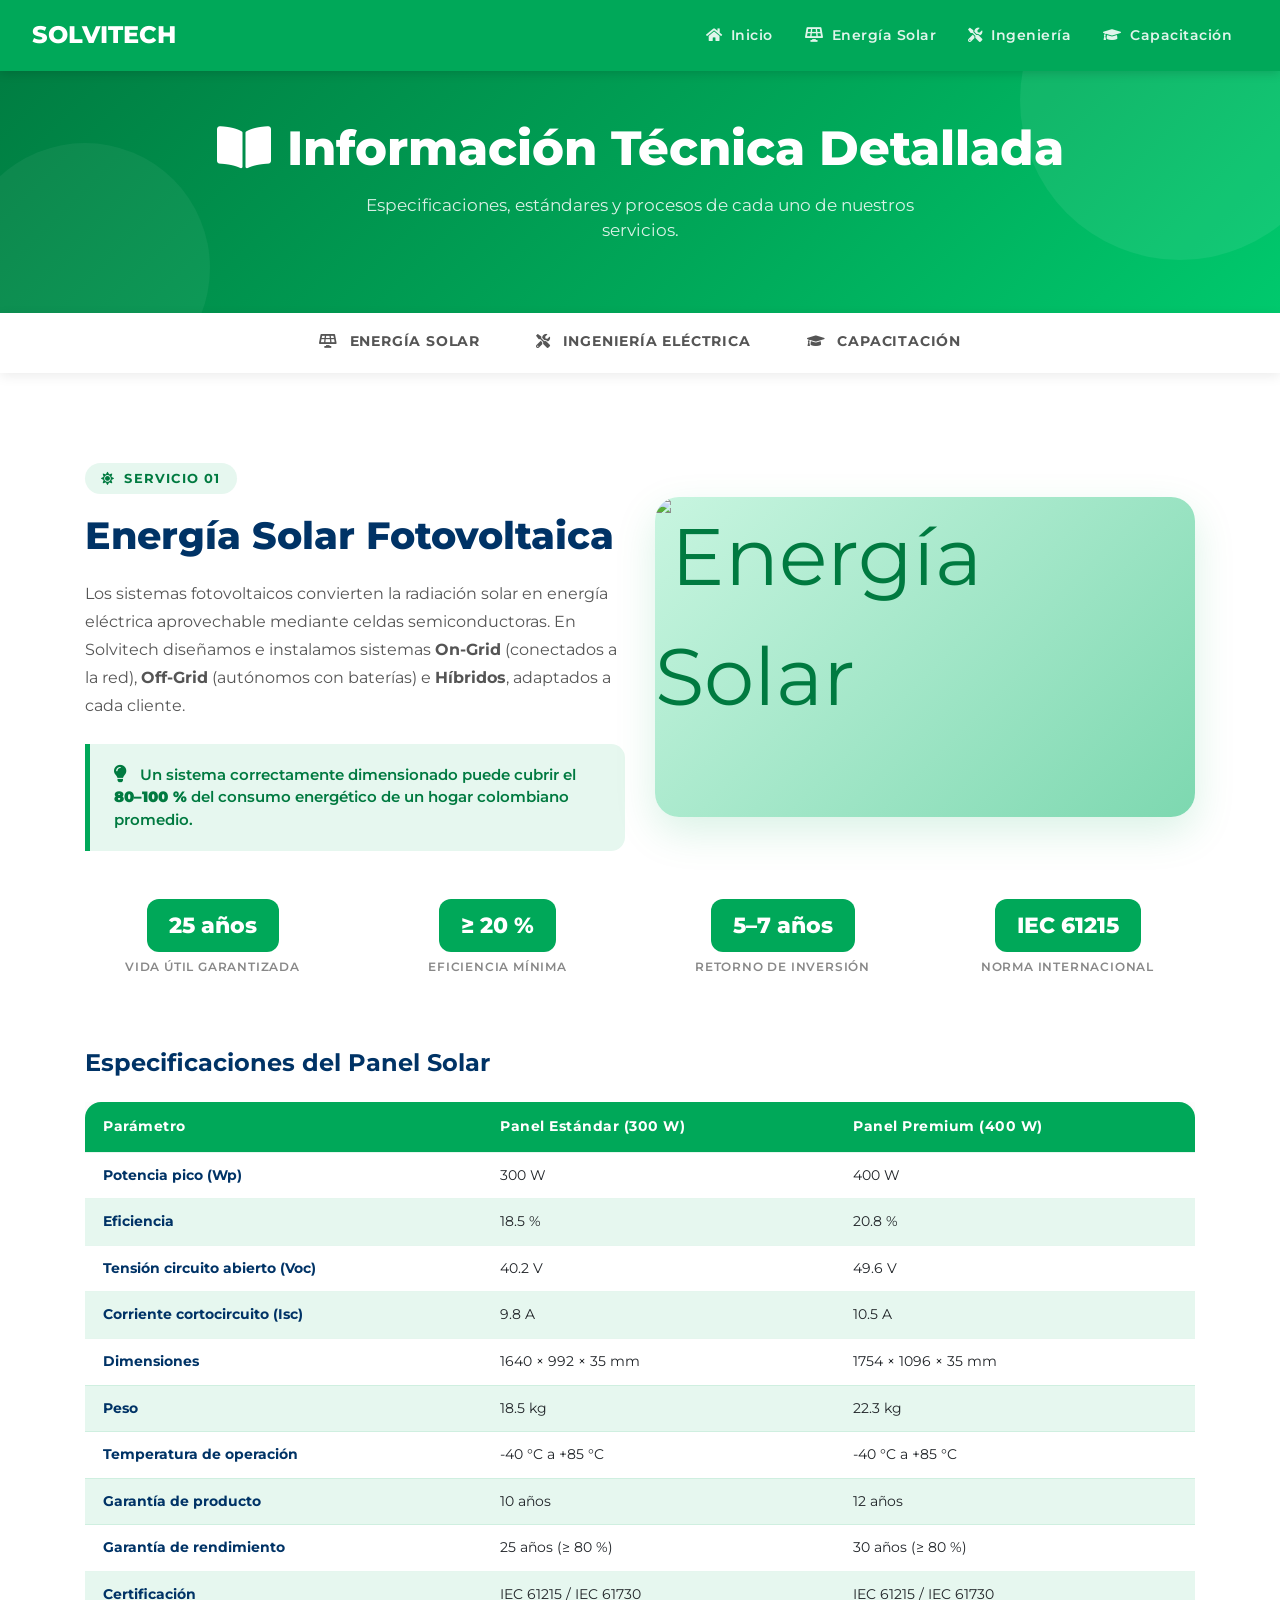
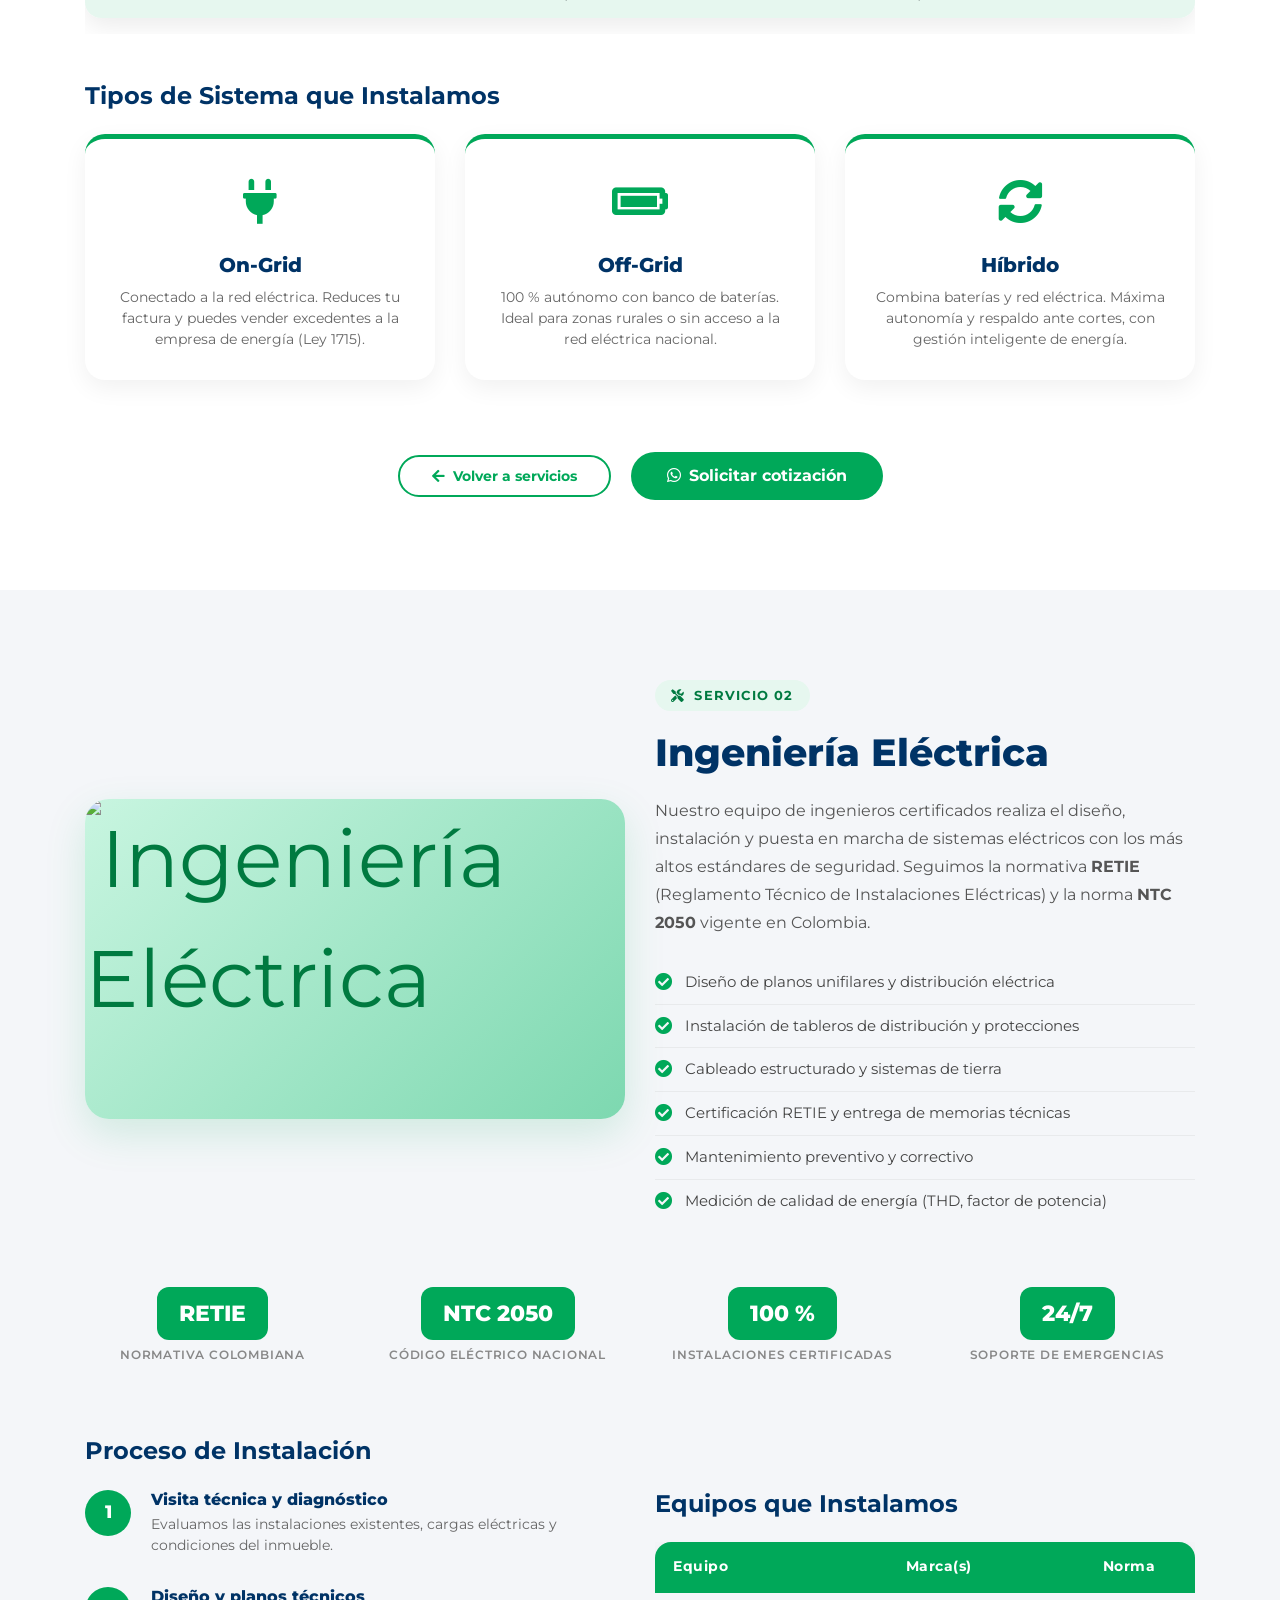
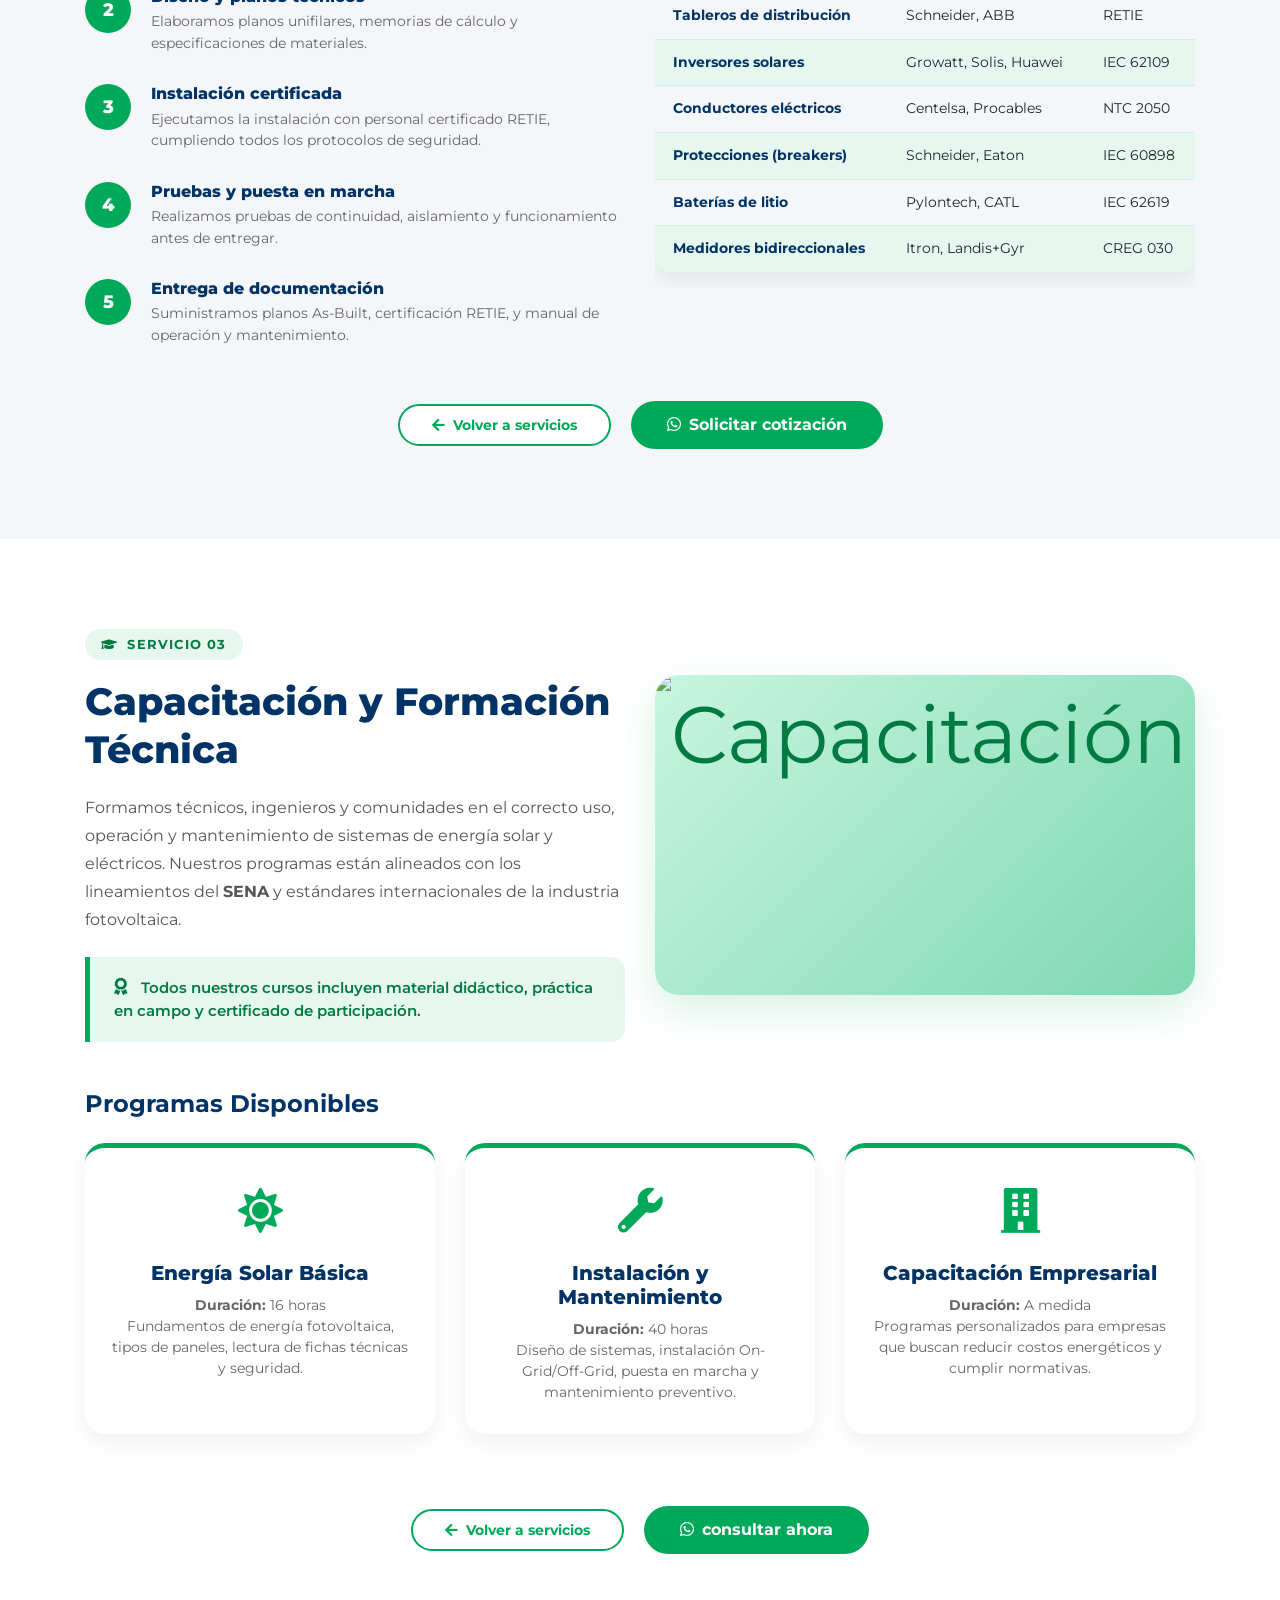
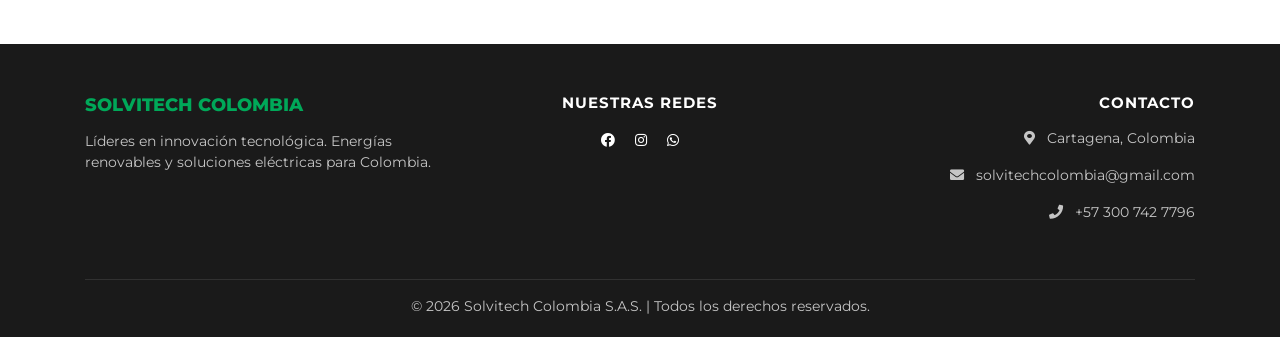
==== detalles.html @ d7ec5af9 "Add files via upload" ====
<!DOCTYPE html>
<html lang="es">
<head>
    <meta charset="UTF-8">
    <meta name="viewport" content="width=device-width, initial-scale=1.0">
    <title>Detalles Técnicos - Solvitech Colombia</title>

    <link href="https://fonts.googleapis.com/css2?family=Montserrat:wght@400;600;700;800&display=swap" rel="stylesheet">
    <link href="https://cdnjs.cloudflare.com/ajax/libs/font-awesome/5.10.0/css/all.min.css" rel="stylesheet">
    <link href="https://stackpath.bootstrapcdn.com/bootstrap/4.4.1/css/bootstrap.min.css" rel="stylesheet">

    <style>
        :root {
            --primary: #00a859;
            --primary-dark: #007a40;
            --primary-light: #e6f7ef;
            --dark: #1a1a1a;
            --blue-text: #003366;
            --white: #ffffff;
            --gray: #f4f6f9;
            --transition: all 0.4s cubic-bezier(0.165, 0.84, 0.44, 1);
        }

        * { box-sizing: border-box; }

        body {
            font-family: 'Montserrat', sans-serif;
            color: var(--dark);
            overflow-x: hidden;
            background: #fff;
        }

        /* ── NAVBAR ── */
        .navbar {
            background-color: var(--primary) !important;
            padding: 1rem 2rem;
            box-shadow: 0 2px 10px rgba(0,0,0,0.15);
        }
        .navbar-brand h1 { font-weight: 800; font-size: 1.5rem; color: white; margin: 0; }
        .navbar-nav .nav-link {
            color: rgba(255,255,255,0.88) !important;
            font-weight: 600;
            font-size: 0.9rem;
            letter-spacing: 0.5px;
            padding: 0.5rem 1rem !important;
            transition: var(--transition);
        }
        .navbar-nav .nav-link:hover,
        .navbar-nav .nav-link.active { color: #fff !important; }
        .navbar-toggler { border-color: rgba(255,255,255,0.5); }
        .navbar-toggler-icon { background-image: url("data:image/svg+xml,%3csvg xmlns='http://www.w3.org/2000/svg' width='30' height='30' viewBox='0 0 30 30'%3e%3cpath stroke='rgba%28255%2c255%2c255%2c0.9%29' stroke-linecap='round' stroke-miterlimit='10' stroke-width='2' d='M4 7h22M4 15h22M4 23h22'/%3e%3c/svg%3e"); }

        /* ── HERO DE LA PÁGINA ── */
        .page-hero {
            background: linear-gradient(135deg, var(--primary-dark) 0%, var(--primary) 60%, #00c96d 100%);
            padding: 120px 0 70px;
            text-align: center;
            position: relative;
            overflow: hidden;
        }
        .page-hero::before {
            content: '';
            position: absolute;
            top: -60px; right: -60px;
            width: 320px; height: 320px;
            background: rgba(255,255,255,0.07);
            border-radius: 50%;
        }
        .page-hero::after {
            content: '';
            position: absolute;
            bottom: -80px; left: -40px;
            width: 250px; height: 250px;
            background: rgba(255,255,255,0.05);
            border-radius: 50%;
        }
        .page-hero h1 {
            color: #fff;
            font-weight: 800;
            font-size: clamp(1.8rem, 4vw, 3rem);
            margin-bottom: 15px;
        }
        .page-hero p {
            color: rgba(255,255,255,0.85);
            font-size: 1.05rem;
            max-width: 560px;
            margin: 0 auto;
        }

        /* ── MENÚ RÁPIDO (TABS) ── */
        .tabs-nav {
            background: #fff;
            position: sticky;
            top: 66px;
            z-index: 99;
            box-shadow: 0 3px 12px rgba(0,0,0,0.08);
        }
        .tabs-nav .nav {
            justify-content: center;
            gap: 0;
            flex-wrap: wrap;
        }
        .tabs-nav .nav-link {
            color: #555;
            font-weight: 700;
            font-size: 0.88rem;
            text-transform: uppercase;
            letter-spacing: 0.8px;
            padding: 18px 28px;
            border-bottom: 3px solid transparent;
            transition: var(--transition);
            text-decoration: none;
        }
        .tabs-nav .nav-link i { margin-right: 7px; }
        .tabs-nav .nav-link:hover,
        .tabs-nav .nav-link.activo {
            color: var(--primary);
            border-bottom-color: var(--primary);
        }

        /* ── SECCIONES GENERALES ── */
        .section-detalle {
            padding: 90px 0;
        }
        .section-detalle:nth-child(odd) {
            background: var(--gray);
        }
        .section-label {
            display: inline-block;
            background: var(--primary-light);
            color: var(--primary-dark);
            font-weight: 700;
            font-size: 0.8rem;
            text-transform: uppercase;
            letter-spacing: 1.2px;
            padding: 6px 16px;
            border-radius: 50px;
            margin-bottom: 18px;
        }
        .section-title {
            font-weight: 800;
            color: var(--blue-text);
            font-size: clamp(1.6rem, 3vw, 2.4rem);
            margin-bottom: 20px;
            line-height: 1.25;
        }
        .section-desc {
            color: #555;
            line-height: 1.8;
            font-size: 0.97rem;
        }

        /* ── TARJETAS DE ESPECIFICACIONES ── */
        .spec-card {
            background: #fff;
            border-radius: 20px;
            padding: 30px 25px;
            text-align: center;
            border-top: 5px solid var(--primary);
            box-shadow: 0 8px 25px rgba(0,0,0,0.06);
            transition: var(--transition);
            height: 100%;
        }
        .spec-card:hover {
            transform: translateY(-8px);
            box-shadow: 0 18px 40px rgba(0,168,89,0.14);
        }
        .spec-icon {
            font-size: 2.8rem;
            color: var(--primary);
            margin-bottom: 16px;
        }
        .spec-card h5 {
            font-weight: 800;
            color: var(--blue-text);
            margin-bottom: 10px;
        }
        .spec-card p {
            font-size: 0.88rem;
            color: #666;
            margin: 0;
        }

        /* ── TABLA TÉCNICA ── */
        .tabla-tecnica {
            border-radius: 16px;
            overflow: hidden;
            box-shadow: 0 8px 25px rgba(0,0,0,0.08);
        }
        .tabla-tecnica thead {
            background: var(--primary);
            color: #fff;
        }
        .tabla-tecnica thead th {
            font-weight: 700;
            font-size: 0.9rem;
            letter-spacing: 0.5px;
            border: none;
            padding: 14px 18px;
        }
        .tabla-tecnica tbody tr:nth-child(even) { background: var(--primary-light); }
        .tabla-tecnica tbody td {
            font-size: 0.9rem;
            padding: 12px 18px;
            border-color: rgba(0,168,89,0.1);
            vertical-align: middle;
        }
        .tabla-tecnica tbody td:first-child { font-weight: 700; color: var(--blue-text); }

        /* ── LISTA DE CHECKS ── */
        .check-list { list-style: none; padding: 0; }
        .check-list li {
            padding: 10px 0;
            font-size: 0.95rem;
            color: #444;
            display: flex;
            align-items: flex-start;
            gap: 12px;
            border-bottom: 1px solid rgba(0,0,0,0.05);
        }
        .check-list li:last-child { border-bottom: none; }
        .check-list li i {
            color: var(--primary);
            font-size: 1.1rem;
            margin-top: 2px;
            flex-shrink: 0;
        }

        /* ── BADGE DE DATO ── */
        .dato-badge {
            display: inline-block;
            background: var(--primary);
            color: #fff;
            font-weight: 800;
            font-size: 1.4rem;
            padding: 10px 22px;
            border-radius: 12px;
            margin-bottom: 6px;
        }
        .dato-label {
            font-size: 0.78rem;
            text-transform: uppercase;
            color: #888;
            letter-spacing: 0.8px;
            font-weight: 600;
        }

        /* ── IMAGEN REDONDEADA ── */
        .img-detalle {
            border-radius: 24px;
            box-shadow: 0 15px 40px rgba(0,0,0,0.12);
            width: 100%;
            object-fit: cover;
            min-height: 280px;
            background: linear-gradient(135deg, #c8f5e0, #a8e6c8);
            display: flex; align-items: center; justify-content: center;
        }
        .img-placeholder {
            border-radius: 24px;
            background: linear-gradient(135deg, #c8f5e0 0%, #7dd8b0 100%);
            height: 320px;
            display: flex;
            align-items: center;
            justify-content: center;
            font-size: 5rem;
            color: var(--primary-dark);
            box-shadow: 0 15px 40px rgba(0,168,89,0.15);
            overflow: hidden;
        }
        .img-placeholder img {
            width: 100%;
            height: 100%;
            object-fit: cover;
        }
        /* ── ALERTA INFORMATIVA ── */
        .alerta-info {
            background: var(--primary-light);
            border-left: 5px solid var(--primary);
            border-radius: 0 14px 14px 0;
            padding: 20px 24px;
            color: var(--primary-dark);
            font-size: 0.93rem;
            font-weight: 600;
        }
        .alerta-info i { font-size: 1.1rem; margin-right: 10px; }

        /* ── PASO A PASO ── */
        .paso {
            display: flex;
            gap: 20px;
            margin-bottom: 30px;
            align-items: flex-start;
        }
        .paso-num {
            background: var(--primary);
            color: #fff;
            font-weight: 800;
            font-size: 1.1rem;
            width: 46px;
            height: 46px;
            border-radius: 50%;
            display: flex;
            align-items: center;
            justify-content: center;
            flex-shrink: 0;
        }
        .paso-body h6 { font-weight: 800; color: var(--blue-text); margin-bottom: 5px; }
        .paso-body p { font-size: 0.9rem; color: #666; margin: 0; }

        /* ── BTN ── */
        .btn-volver {
            background: #fff;
            color: var(--primary);
            border: 2px solid var(--primary);
            border-radius: 50px;
            padding: 10px 32px;
            font-weight: 700;
            font-size: 0.9rem;
            transition: var(--transition);
            text-decoration: none;
        }
        .btn-volver:hover {
            background: var(--primary);
            color: #fff;
            text-decoration: none;
        }
        .btn-solvitech {
            background-color: var(--primary) !important;
            color: white !important;
            border-radius: 50px;
            padding: 12px 36px;
            font-weight: 700;
            border: none;
            transition: 0.3s;
            text-decoration: none;
            display: inline-block;
        }
        .btn-solvitech:hover {
            background-color: var(--primary-dark) !important;
            transform: scale(1.04);
            color: #fff !important;
            text-decoration: none;
        }

        /* ── FOOTER ── */
        .footer-grande { background: var(--dark); color: #fff; padding: 50px 0 20px; }
        .footer-grande h4 { color: var(--primary); font-weight: 800; font-size: 1.1rem; }
        .footer-grande h5 { font-size: 0.95rem; font-weight: 700; text-transform: uppercase; letter-spacing: 1px; }
        .footer-grande p, .footer-grande a { font-size: 0.88rem; color: rgba(255,255,255,0.75); }
        .footer-grande a:hover { color: var(--primary) !important; text-decoration: none; }
        .redes-footer a { transition: var(--transition); display: inline-block; }
        .redes-footer a:hover { color: var(--primary) !important; transform: scale(1.2); }

        /* ── RESPONSIVE ── */
        @media (max-width: 768px) {
            .section-detalle { padding: 60px 0; }
            .page-hero { padding: 100px 0 50px; }
            .tabs-nav .nav-link { padding: 14px 16px; font-size: 0.78rem; }
        }
    </style>
</head>
<body>

<!-- ═══ NAVBAR ═══ -->
<nav class="navbar navbar-expand-lg navbar-dark fixed-top">
    <a class="navbar-brand" href="index.html"><h1>SOLVITECH</h1></a>
    <button class="navbar-toggler" type="button" data-toggle="collapse" data-target="#navMenu">
        <span class="navbar-toggler-icon"></span>
    </button>
    <div class="collapse navbar-collapse" id="navMenu">
        <ul class="navbar-nav ml-auto">
            <li class="nav-item"><a class="nav-link" href="index.html"><i class="fas fa-home mr-1"></i> Inicio</a></li>
            <li class="nav-item"><a class="nav-link" href="#energia-solar"><i class="fas fa-solar-panel mr-1"></i> Energía Solar</a></li>
            <li class="nav-item"><a class="nav-link" href="#ingenieria"><i class="fas fa-tools mr-1"></i> Ingeniería</a></li>
            <li class="nav-item"><a class="nav-link" href="#capacitacion"><i class="fas fa-graduation-cap mr-1"></i> Capacitación</a></li>
        </ul>
    </div>
</nav>

<!-- ═══ HERO ═══ -->
<div class="page-hero">
    <div class="container">
        <h1><i class="fas fa-book-open mr-3"></i>Información Técnica Detallada</h1>
        <p>Especificaciones, estándares y procesos de cada uno de nuestros servicios.</p>
    </div>
</div>

<!-- ═══ TABS DE NAVEGACIÓN RÁPIDA ═══ -->
<div class="tabs-nav">
    <div class="nav">
        <a href="#energia-solar" class="nav-link"><i class="fas fa-solar-panel"></i> Energía Solar</a>
        <a href="#ingenieria"    class="nav-link"><i class="fas fa-tools"></i> Ingeniería Eléctrica</a>
        <a href="#capacitacion"  class="nav-link"><i class="fas fa-graduation-cap"></i> Capacitación</a>
    </div>
</div>


<!-- ══════════════════════════════════════
     SECCIÓN 1: ENERGÍA SOLAR
═══════════════════════════════════════ -->
<section id="energia-solar" class="section-detalle">
    <div class="container">

        <!-- Encabezado -->
        <div class="row align-items-center mb-5">
            <div class="col-lg-6 mb-4 mb-lg-0">
                <span class="section-label"><i class="fas fa-sun mr-1"></i> Servicio 01</span>
                <h2 class="section-title">Energía Solar Fotovoltaica</h2>
                <p class="section-desc">
                    Los sistemas fotovoltaicos convierten la radiación solar en energía eléctrica aprovechable mediante celdas semiconductoras. En Solvitech diseñamos e instalamos sistemas <strong>On-Grid</strong> (conectados a la red), <strong>Off-Grid</strong> (autónomos con baterías) e <strong>Híbridos</strong>, adaptados a cada cliente.
                </p>
                <div class="alerta-info mt-4">
                    <i class="fas fa-lightbulb"></i>
                    Un sistema correctamente dimensionado puede cubrir el <strong>80–100 %</strong> del consumo energético de un hogar colombiano promedio.
                </div>
            </div>
            <div class="col-lg-6">
                <div class="img-placeholder">
                    <img src="imgsolar.jpg.jpeg" alt="Energía Solar" class="img-fluid">
                </div>
            </div>
        </div>

        <!-- Tarjetas de datos rápidos -->
        <div class="row text-center mb-5">
            <div class="col-6 col-md-3 mb-4">
                <div class="dato-badge">25 años</div>
                <div class="dato-label">Vida útil garantizada</div>
            </div>
            <div class="col-6 col-md-3 mb-4">
                <div class="dato-badge">≥ 20 %</div>
                <div class="dato-label">Eficiencia mínima</div>
            </div>
            <div class="col-6 col-md-3 mb-4">
                <div class="dato-badge">5–7 años</div>
                <div class="dato-label">Retorno de inversión</div>
            </div>
            <div class="col-6 col-md-3 mb-4">
                <div class="dato-badge">IEC 61215</div>
                <div class="dato-label">Norma internacional</div>
            </div>
        </div>

        <!-- Especificaciones técnicas -->
        <h4 class="font-weight-bold mb-4" style="color:var(--blue-text)">Especificaciones del Panel Solar</h4>
        <div class="table-responsive mb-5">
            <table class="table tabla-tecnica">
                <thead>
                    <tr>
                        <th>Parámetro</th>
                        <th>Panel Estándar (300 W)</th>
                        <th>Panel Premium (400 W)</th>
                    </tr>
                </thead>
                <tbody>
                    <tr><td>Potencia pico (Wp)</td><td>300 W</td><td>400 W</td></tr>
                    <tr><td>Eficiencia</td><td>18.5 %</td><td>20.8 %</td></tr>
                    <tr><td>Tensión circuito abierto (Voc)</td><td>40.2 V</td><td>49.6 V</td></tr>
                    <tr><td>Corriente cortocircuito (Isc)</td><td>9.8 A</td><td>10.5 A</td></tr>
                    <tr><td>Dimensiones</td><td>1640 × 992 × 35 mm</td><td>1754 × 1096 × 35 mm</td></tr>
                    <tr><td>Peso</td><td>18.5 kg</td><td>22.3 kg</td></tr>
                    <tr><td>Temperatura de operación</td><td>-40 °C a +85 °C</td><td>-40 °C a +85 °C</td></tr>
                    <tr><td>Garantía de producto</td><td>10 años</td><td>12 años</td></tr>
                    <tr><td>Garantía de rendimiento</td><td>25 años (≥ 80 %)</td><td>30 años (≥ 80 %)</td></tr>
                    <tr><td>Certificación</td><td>IEC 61215 / IEC 61730</td><td>IEC 61215 / IEC 61730</td></tr>
                </tbody>
            </table>
        </div>

        <!-- Tipos de sistemas -->
        <h4 class="font-weight-bold mb-4" style="color:var(--blue-text)">Tipos de Sistema que Instalamos</h4>
        <div class="row mb-5">
            <div class="col-md-4 mb-4">
                <div class="spec-card">
                    <div class="spec-icon"><i class="fas fa-plug"></i></div>
                    <h5>On-Grid</h5>
                    <p>Conectado a la red eléctrica. Reduces tu factura y puedes vender excedentes a la empresa de energía (Ley 1715).</p>
                </div>
            </div>
            <div class="col-md-4 mb-4">
                <div class="spec-card">
                    <div class="spec-icon"><i class="fas fa-battery-full"></i></div>
                    <h5>Off-Grid</h5>
                    <p>100 % autónomo con banco de baterías. Ideal para zonas rurales o sin acceso a la red eléctrica nacional.</p>
                </div>
            </div>
            <div class="col-md-4 mb-4">
                <div class="spec-card">
                    <div class="spec-icon"><i class="fas fa-sync-alt"></i></div>
                    <h5>Híbrido</h5>
                    <p>Combina baterías y red eléctrica. Máxima autonomía y respaldo ante cortes, con gestión inteligente de energía.</p>
                </div>
            </div>
        </div>

        <div class="text-center">
            <a href="index.html#servicios" class="btn-volver mr-3"><i class="fas fa-arrow-left mr-2"></i>Volver a servicios</a>
            <a href="https://wa.me/3007427796" target="_blank" class="btn-solvitech"><i class="fab fa-whatsapp mr-2"></i>Solicitar cotización</a>
        </div>
    </div>
</section>


<!-- ══════════════════════════════════════
     SECCIÓN 2: INGENIERÍA ELÉCTRICA
═══════════════════════════════════════ -->
<section id="ingenieria" class="section-detalle">
    <div class="container">

        <div class="row align-items-center mb-5">
            <div class="col-lg-6 order-lg-2 mb-4 mb-lg-0">
                <span class="section-label"><i class="fas fa-tools mr-1"></i> Servicio 02</span>
                <h2 class="section-title">Ingeniería Eléctrica</h2>
                <p class="section-desc">
                    Nuestro equipo de ingenieros certificados realiza el diseño, instalación y puesta en marcha de sistemas eléctricos con los más altos estándares de seguridad. Seguimos la normativa <strong>RETIE</strong> (Reglamento Técnico de Instalaciones Eléctricas) y la norma <strong>NTC 2050</strong> vigente en Colombia.
                </p>
                <ul class="check-list mt-4">
                    <li><i class="fas fa-check-circle"></i> Diseño de planos unifilares y distribución eléctrica</li>
                    <li><i class="fas fa-check-circle"></i> Instalación de tableros de distribución y protecciones</li>
                    <li><i class="fas fa-check-circle"></i> Cableado estructurado y sistemas de tierra</li>
                    <li><i class="fas fa-check-circle"></i> Certificación RETIE y entrega de memorias técnicas</li>
                    <li><i class="fas fa-check-circle"></i> Mantenimiento preventivo y correctivo</li>
                    <li><i class="fas fa-check-circle"></i> Medición de calidad de energía (THD, factor de potencia)</li>
                </ul>
            </div>
            <div class="col-lg-6 order-lg-1">
                <div class="img-placeholder">
                    <img src="detalles imagen/imgelectrica-detalle.jpg.png" alt="Ingeniería Eléctrica" class="img-fluid">
                </div>
            </div>
        </div>

        <!-- Datos rápidos -->
        <div class="row text-center mb-5">
            <div class="col-6 col-md-3 mb-4">
                <div class="dato-badge">RETIE</div>
                <div class="dato-label">Normativa colombiana</div>
            </div>
            <div class="col-6 col-md-3 mb-4">
                <div class="dato-badge">NTC 2050</div>
                <div class="dato-label">Código eléctrico nacional</div>
            </div>
            <div class="col-6 col-md-3 mb-4">
                <div class="dato-badge">100 %</div>
                <div class="dato-label">Instalaciones certificadas</div>
            </div>
            <div class="col-6 col-md-3 mb-4">
                <div class="dato-badge">24/7</div>
                <div class="dato-label">Soporte de emergencias</div>
            </div>
        </div>

        <!-- Proceso de instalación -->
        <h4 class="font-weight-bold mb-4" style="color:var(--blue-text)">Proceso de Instalación</h4>
        <div class="row">
            <div class="col-lg-6">
                <div class="paso">
                    <div class="paso-num">1</div>
                    <div class="paso-body">
                        <h6>Visita técnica y diagnóstico</h6>
                        <p>Evaluamos las instalaciones existentes, cargas eléctricas y condiciones del inmueble.</p>
                    </div>
                </div>
                <div class="paso">
                    <div class="paso-num">2</div>
                    <div class="paso-body">
                        <h6>Diseño y planos técnicos</h6>
                        <p>Elaboramos planos unifilares, memorias de cálculo y especificaciones de materiales.</p>
                    </div>
                </div>
                <div class="paso">
                    <div class="paso-num">3</div>
                    <div class="paso-body">
                        <h6>Instalación certificada</h6>
                        <p>Ejecutamos la instalación con personal certificado RETIE, cumpliendo todos los protocolos de seguridad.</p>
                    </div>
                </div>
                <div class="paso">
                    <div class="paso-num">4</div>
                    <div class="paso-body">
                        <h6>Pruebas y puesta en marcha</h6>
                        <p>Realizamos pruebas de continuidad, aislamiento y funcionamiento antes de entregar.</p>
                    </div>
                </div>
                <div class="paso">
                    <div class="paso-num">5</div>
                    <div class="paso-body">
                        <h6>Entrega de documentación</h6>
                        <p>Suministramos planos As-Built, certificación RETIE, y manual de operación y mantenimiento.</p>
                    </div>
                </div>
            </div>
            <div class="col-lg-6 mb-4">
                <h4 class="font-weight-bold mb-4" style="color:var(--blue-text)">Equipos que Instalamos</h4>
                <div class="table-responsive">
                    <table class="table tabla-tecnica">
                        <thead>
                            <tr><th>Equipo</th><th>Marca(s)</th><th>Norma</th></tr>
                        </thead>
                        <tbody>
                            <tr><td>Tableros de distribución</td><td>Schneider, ABB</td><td>RETIE</td></tr>
                            <tr><td>Inversores solares</td><td>Growatt, Solis, Huawei</td><td>IEC 62109</td></tr>
                            <tr><td>Conductores eléctricos</td><td>Centelsa, Procables</td><td>NTC 2050</td></tr>
                            <tr><td>Protecciones (breakers)</td><td>Schneider, Eaton</td><td>IEC 60898</td></tr>
                            <tr><td>Baterías de litio</td><td>Pylontech, CATL</td><td>IEC 62619</td></tr>
                            <tr><td>Medidores bidireccionales</td><td>Itron, Landis+Gyr</td><td>CREG 030</td></tr>
                        </tbody>
                    </table>
                </div>
            </div>
        </div>

        <div class="text-center mt-4">
            <a href="index.html#servicios" class="btn-volver mr-3"><i class="fas fa-arrow-left mr-2"></i>Volver a servicios</a>
            <a href="https://wa.me/3007427796" target="_blank" class="btn-solvitech"><i class="fab fa-whatsapp mr-2"></i>Solicitar cotización</a>
        </div>
    </div>
</section>


<!-- ══════════════════════════════════════
     SECCIÓN 3: CAPACITACIÓN
═══════════════════════════════════════ -->
<section id="capacitacion" class="section-detalle">
    <div class="container">

        <div class="row align-items-center mb-5">
            <div class="col-lg-6 mb-4 mb-lg-0">
                <span class="section-label"><i class="fas fa-graduation-cap mr-1"></i> Servicio 03</span>
                <h2 class="section-title">Capacitación y Formación Técnica</h2>
                <p class="section-desc">
                    Formamos técnicos, ingenieros y comunidades en el correcto uso, operación y mantenimiento de sistemas de energía solar y eléctricos. Nuestros programas están alineados con los lineamientos del <strong>SENA</strong> y estándares internacionales de la industria fotovoltaica.
                </p>
                <div class="alerta-info mt-4">
                    <i class="fas fa-award"></i>
                    Todos nuestros cursos incluyen material didáctico, práctica en campo y certificado de participación.
                </div>
            </div>
            <div class="col-lg-6">
                <div class="img-placeholder">
                    <img src="detalles imagen/imgcapacitacion-detalle.jpg.png" alt="Capacitación" class="img-fluid">
                </div>
            </div>
        </div>

        <!-- Tarjetas de cursos -->
        <h4 class="font-weight-bold mb-4" style="color:var(--blue-text)">Programas Disponibles</h4>
        <div class="row mb-5">
            <div class="col-md-4 mb-4">
                <div class="spec-card">
                    <div class="spec-icon"><i class="fas fa-sun"></i></div>
                    <h5>Energía Solar Básica</h5>
                    <p><strong>Duración:</strong> 16 horas<br>Fundamentos de energía fotovoltaica, tipos de paneles, lectura de fichas técnicas y seguridad.</p>
                </div>
            </div>
            <div class="col-md-4 mb-4">
                <div class="spec-card">
                    <div class="spec-icon"><i class="fas fa-wrench"></i></div>
                    <h5>Instalación y Mantenimiento</h5>
                    <p><strong>Duración:</strong> 40 horas<br>Diseño de sistemas, instalación On-Grid/Off-Grid, puesta en marcha y mantenimiento preventivo.</p>
                </div>
            </div>
            <div class="col-md-4 mb-4">
                <div class="spec-card">
                    <div class="spec-icon"><i class="fas fa-building"></i></div>
                    <h5>Capacitación Empresarial</h5>
                    <p><strong>Duración:</strong> A medida<br>Programas personalizados para empresas que buscan reducir costos energéticos y cumplir normativas.</p>
                </div>
            </div>
        </div>

        <div class="text-center">
            <a href="index.html#servicios" class="btn-volver mr-3"><i class="fas fa-arrow-left mr-2"></i>Volver a servicios</a>
            <a href="https://wa.me/3007427796" target="_blank" class="btn-solvitech"><i class="fab fa-whatsapp mr-2"></i>consultar ahora</a>
        </div>
    </div>
</section>


<!-- ═══ FOOTER ═══ -->
<footer class="footer-grande">
    <div class="container">
        <div class="row">
            <div class="col-md-4 mb-4">
                <h4 class="text-uppercase mb-3">Solvitech Colombia</h4>
                <p>Líderes en innovación tecnológica. Energías renovables y soluciones eléctricas para Colombia.</p>
            </div>
            <div class="col-md-4 mb-4 text-center">
                <h5 class="mb-3">Nuestras Redes</h5>
                <div class="redes-footer">
                    <a href="https://www.facebook.com/share/1B3Afg29qy/?mibextid=wwXIfr" class="text-white mx-2 h4"><i class="fab fa-facebook"></i></a>
                    <a href="https://www.instagram.com/solvitechcolombia?igsh=MTUybDhmNWd6dXdnOA==" class="text-white mx-2 h4"><i class="fab fa-instagram"></i></a>
                    <a href="https://wa.me/3007427796" target="_blank" class="text-white mx-2 h4"><i class="fab fa-whatsapp"></i></a>
                </div>
            </div>
            <div class="col-md-4 mb-4 text-md-right">
                <h5 class="mb-3">Contacto</h5>
                <p><i class="fas fa-map-marker-alt mr-2"></i> Cartagena, Colombia</p>
                <p><i class="fas fa-envelope mr-2"></i> solvitechcolombia@gmail.com</p>
                <p><i class="fas fa-phone mr-2"></i> +57 300 742 7796</p>
            </div>
        </div>
        <hr style="border-top: 1px solid rgba(255,255,255,0.1);">
        <div class="text-center mt-3">
            <p class="small mb-0">© 2026 Solvitech Colombia S.A.S. | Todos los derechos reservados.</p>
        </div>
    </div>
</footer>

<script src="https://code.jquery.com/jquery-3.4.1.min.js"></script>
<script src="https://stackpath.bootstrapcdn.com/bootstrap/4.4.1/js/bootstrap.bundle.min.js"></script>
<script>
    // Marcar tab activo al hacer scroll
    const sections  = ['energia-solar', 'ingenieria', 'capacitacion'];
    const navLinks  = document.querySelectorAll('.tabs-nav .nav-link');

    window.addEventListener('scroll', () => {
        let current = '';
        sections.forEach(id => {
            const el = document.getElementById(id);
            if (el && window.scrollY >= el.offsetTop - 160) current = id;
        });
        navLinks.forEach(link => {
            link.classList.toggle('activo', link.getAttribute('href') === `#${current}`);
        });
    });

    // Scroll suave
    document.querySelectorAll('a[href^="#"]').forEach(a => {
        a.addEventListener('click', e => {
            const target = document.querySelector(a.getAttribute('href'));
            if (target) {
                e.preventDefault();
                window.scrollTo({ top: target.offsetTop - 130, behavior: 'smooth' });
            }
        });
    });

    // Activar sección si se llegó con ancla en la URL
    if (window.location.hash) {
        setTimeout(() => {
            const target = document.querySelector(window.location.hash);
            if (target) window.scrollTo({ top: target.offsetTop - 130, behavior: 'smooth' });
        }, 400);
    }
</script>
</body>
</html>
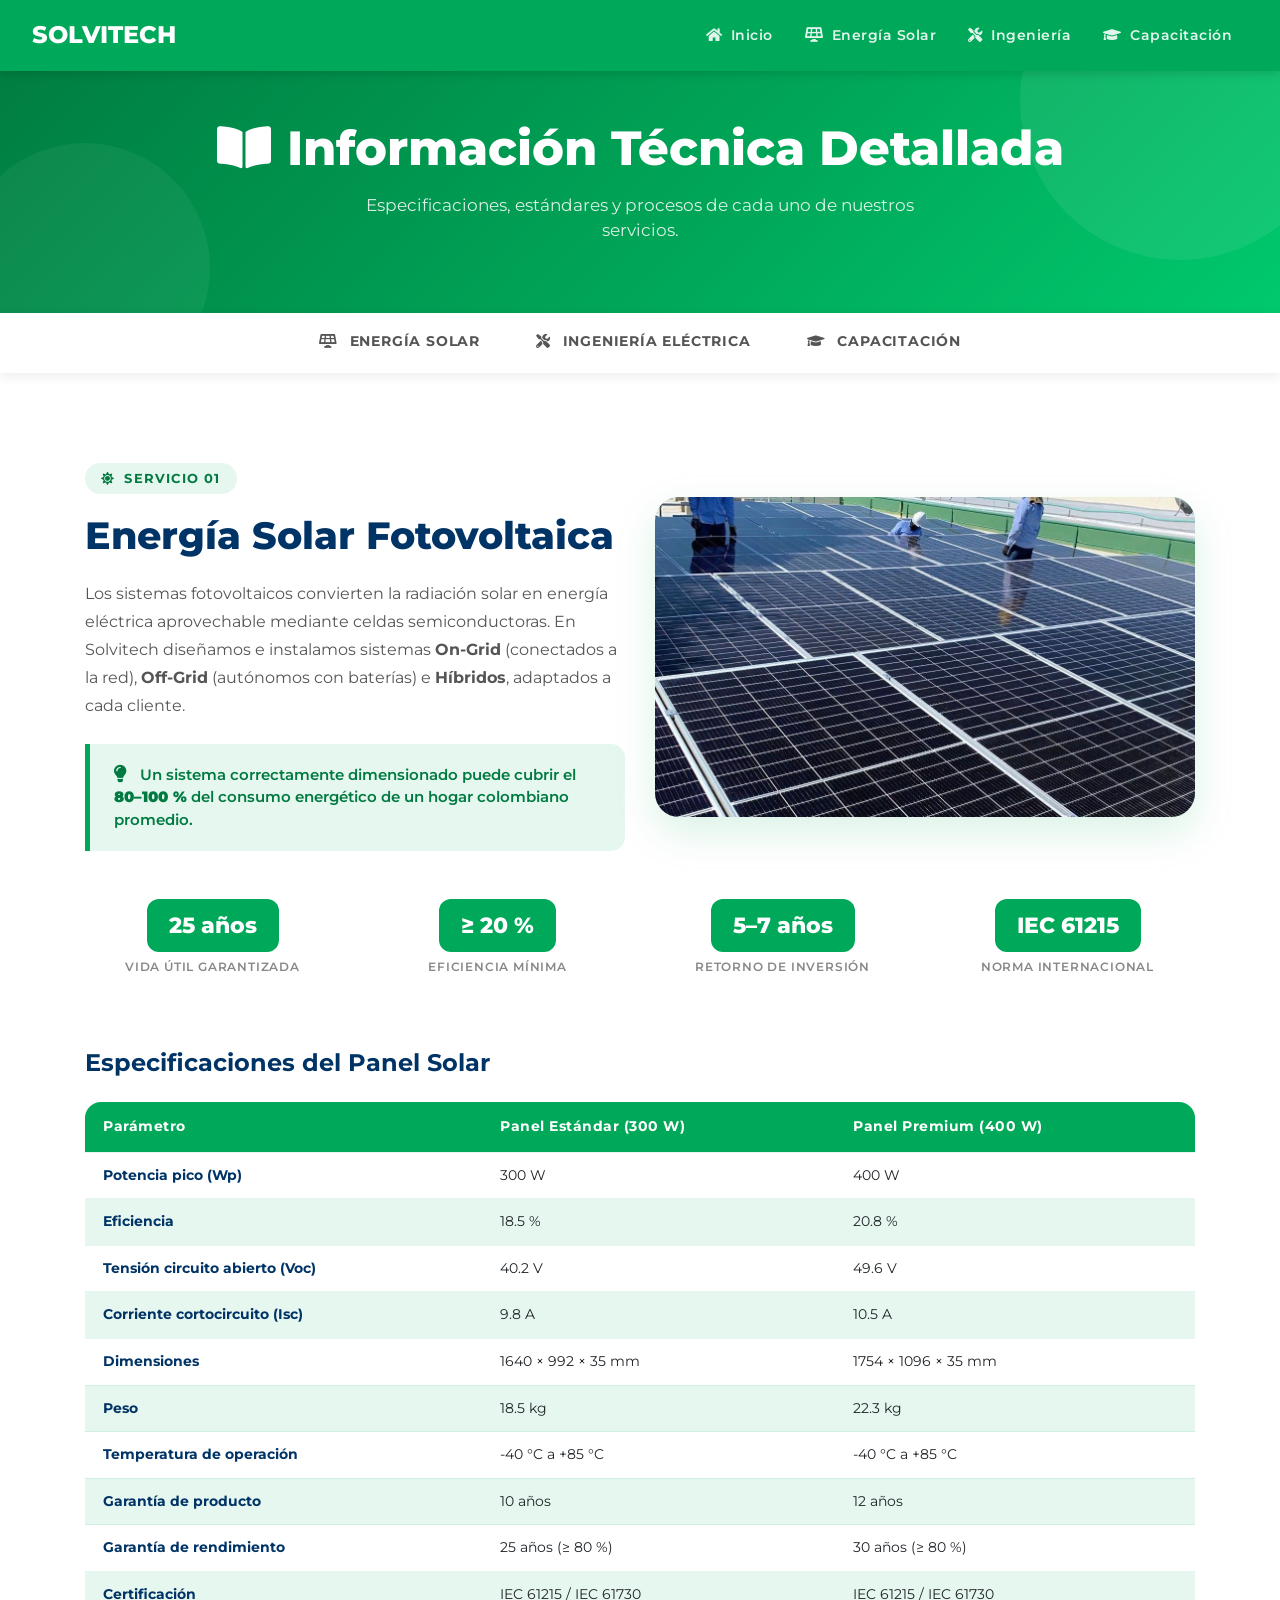
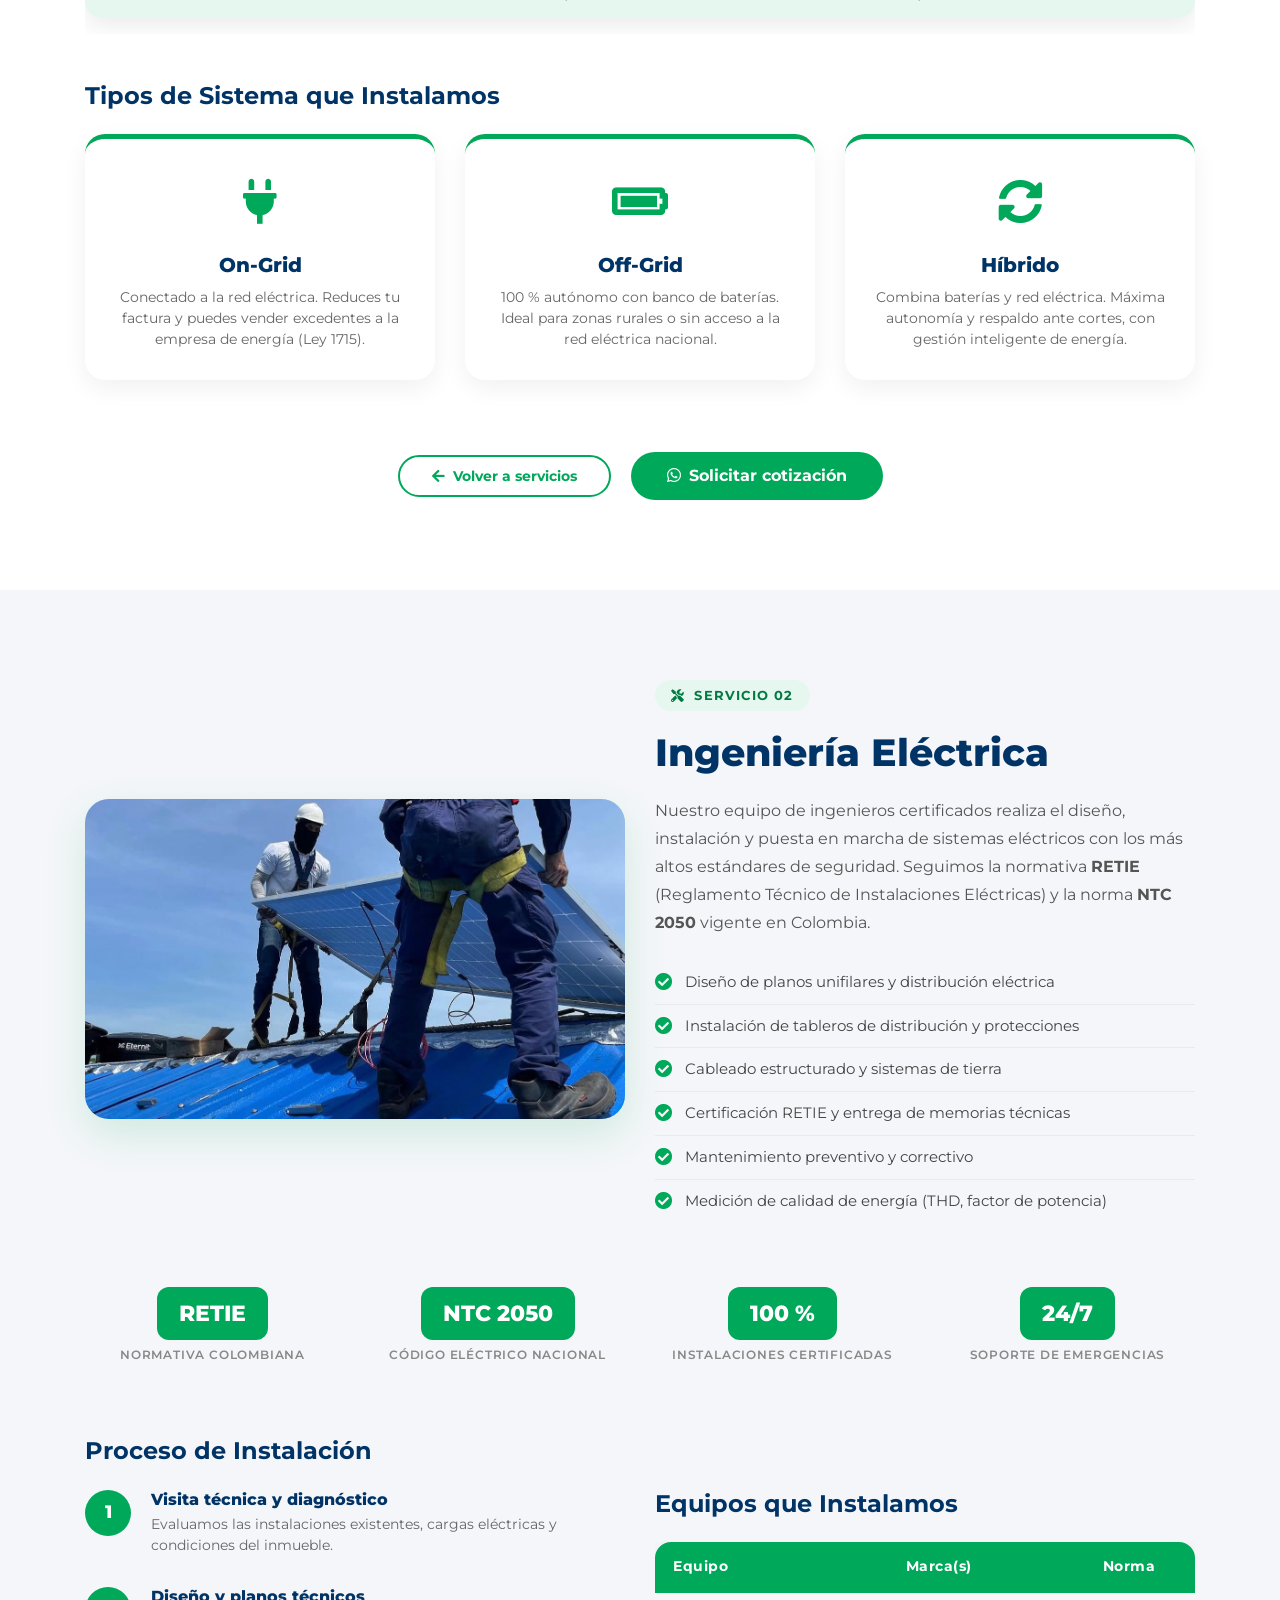
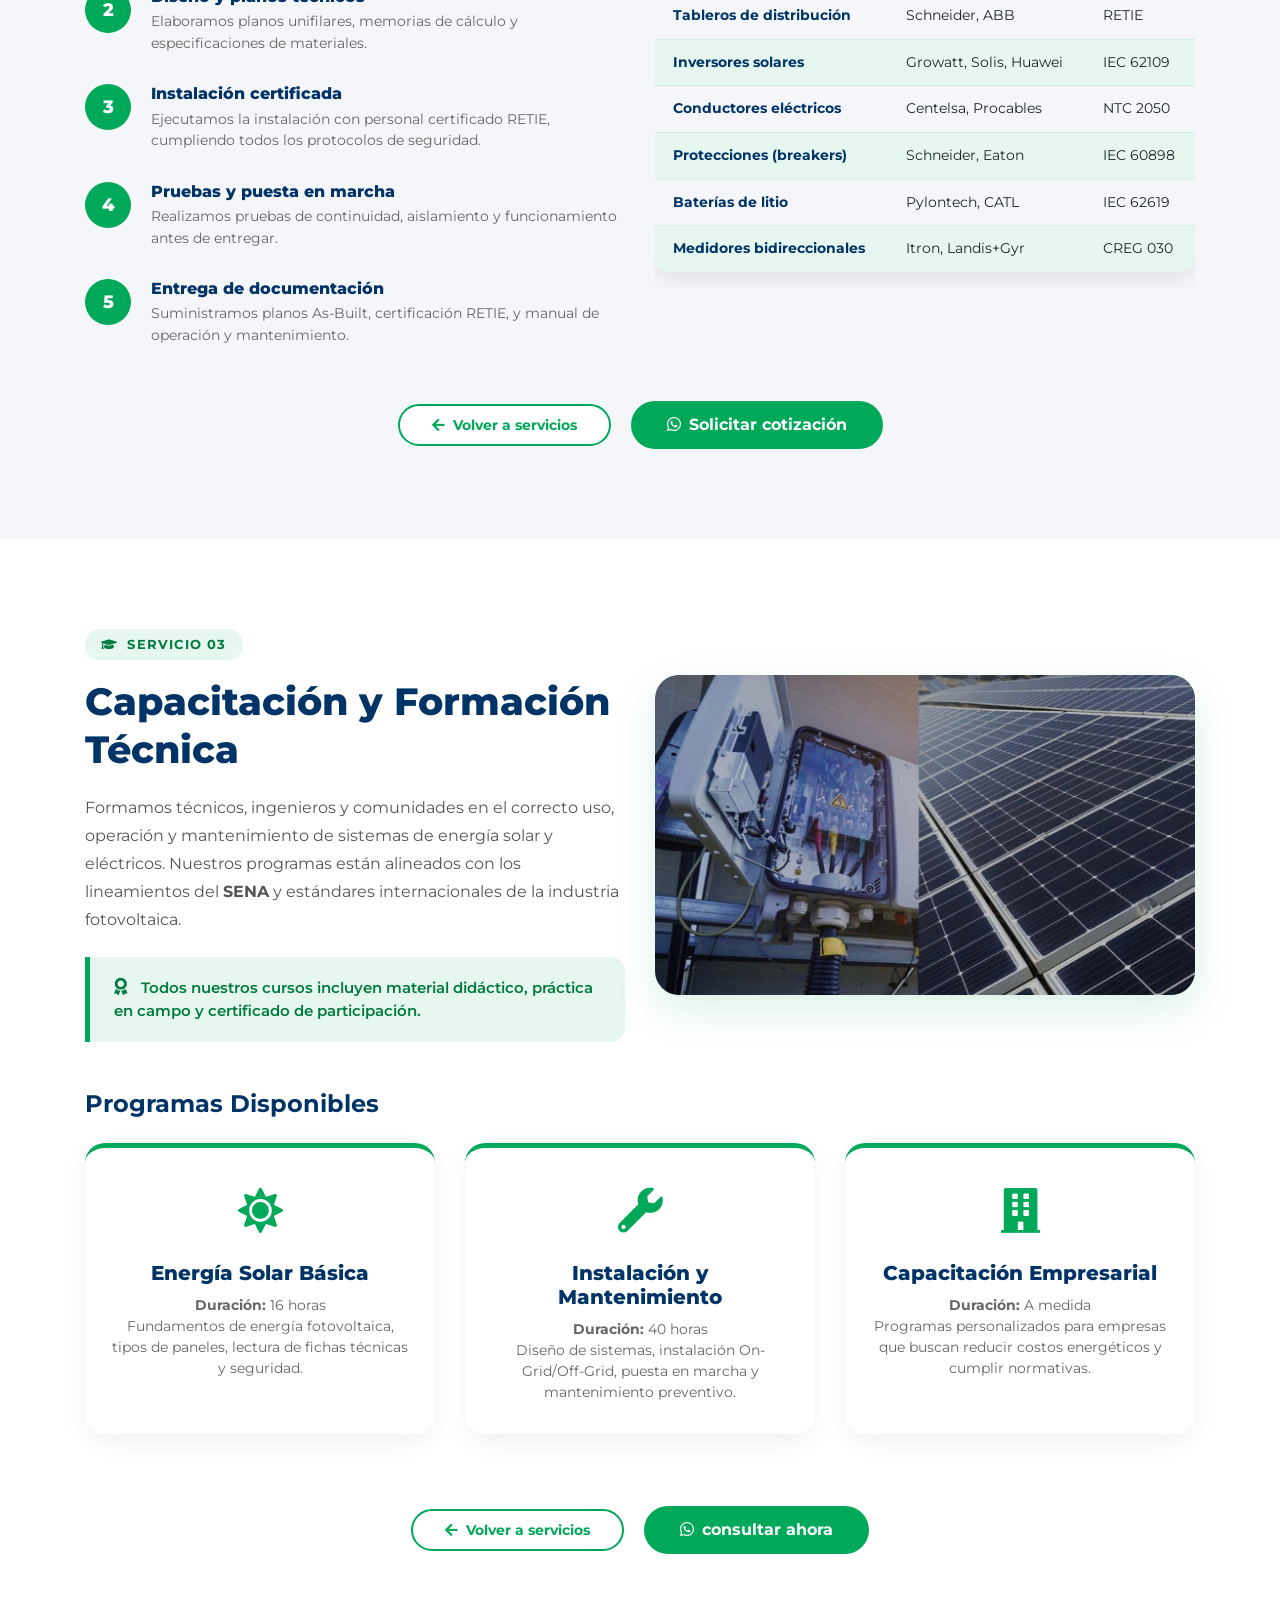
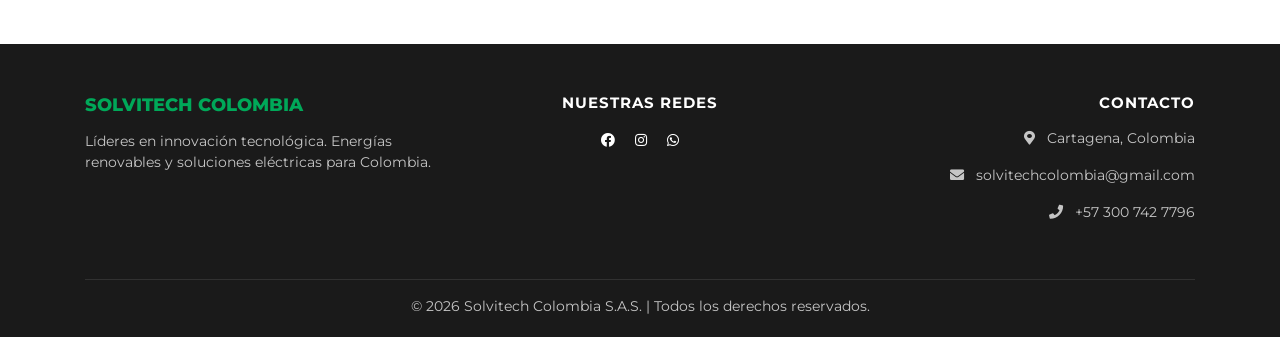
==== commit 0698456b: "detalles.html" ====
--- a/detalles.html
+++ b/detalles.html
@@ -416,7 +416,7 @@
             </div>
             <div class="col-lg-6">
                 <div class="img-placeholder">
-                    <img src="imgsolar.jpg.jpeg" alt="Energía Solar" class="img-fluid">
+                    <img src="img/imgsolar_jpg.jpeg" alt="Energía Solar" class="img-fluid">
                 </div>
             </div>
         </div>
@@ -525,7 +525,7 @@
             </div>
             <div class="col-lg-6 order-lg-1">
                 <div class="img-placeholder">
-                    <img src="detalles imagen/imgelectrica-detalle.jpg.png" alt="Ingeniería Eléctrica" class="img-fluid">
+                    <img src="img/imgelectrica-detalle_jpg.png" alt="Ingeniería Eléctrica" class="img-fluid">
                 </div>
             </div>
         </div>
@@ -638,7 +638,7 @@
             </div>
             <div class="col-lg-6">
                 <div class="img-placeholder">
-                    <img src="detalles imagen/imgcapacitacion-detalle.jpg.png" alt="Capacitación" class="img-fluid">
+                    <img src="img/imgcapacitacion-detalle_jpg.png" alt="Capacitación" class="img-fluid">
                 </div>
             </div>
         </div>
